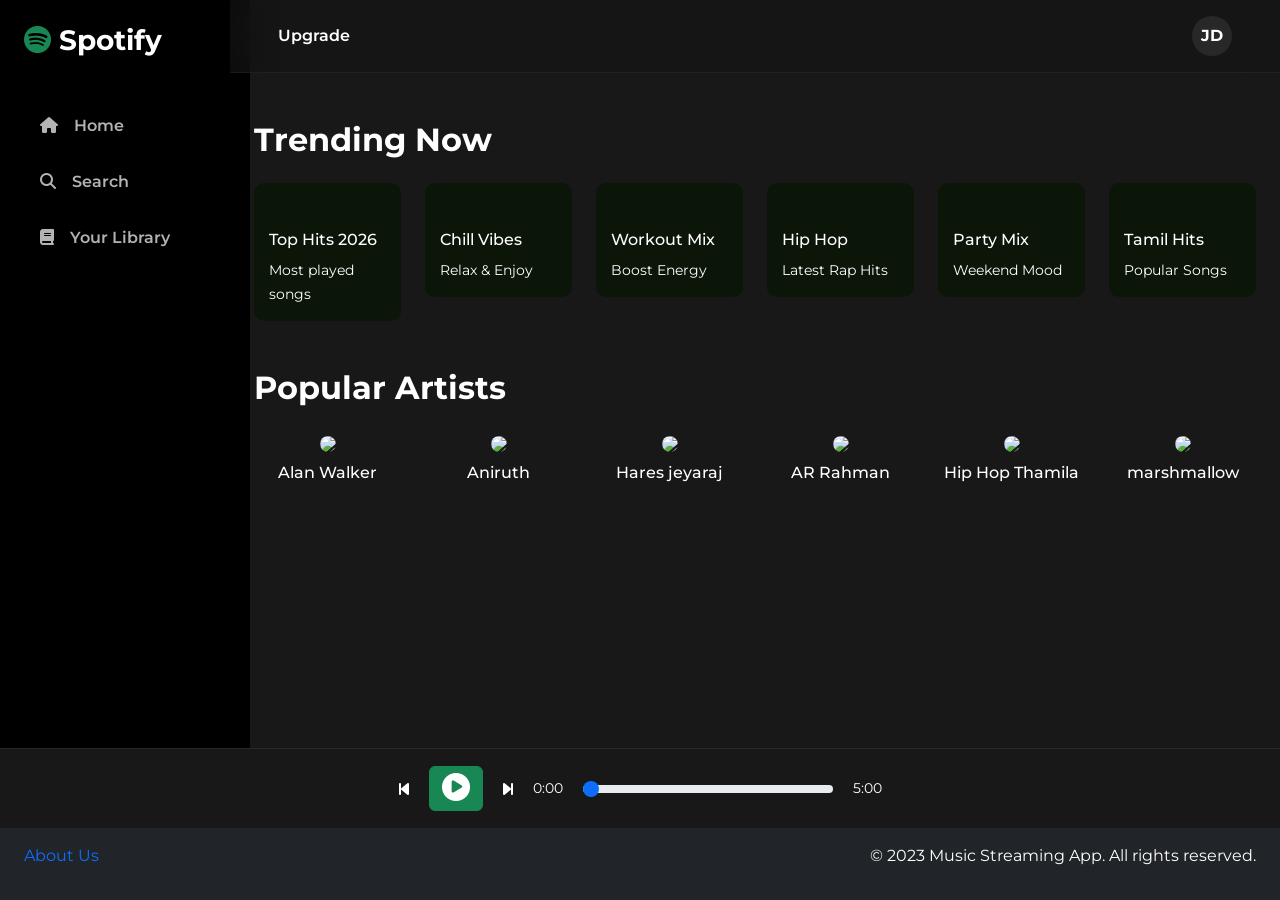
==== landing.html @ 290befe9 "landing and css filrs edited" ====
<!DOCTYPE html>
<html lang="en">
<head>
    <meta charset="UTF-8">
    <meta name="viewport" content="width=device-width, initial-scale=1.0">
    <title>Spotify Clone</title>

    <link rel="stylesheet" href="bootstrap-5.3.8-dist/css/bootstrap.min.css">

    <!-- Font Awesome -->
    <link rel="stylesheet"
        href="https://cdnjs.cloudflare.com/ajax/libs/font-awesome/6.5.2/css/all.min.css">

    <link rel="stylesheet" href="style.css">
</head>

<body>

<div class="container-fluid p-0">
    <div class="row g-0">

        <!-- Sidebar -->
        <aside class="sidebar p-4">

            <h3 class="text-white fw-bold mb-5">
                <i class="fa-brands fa-spotify text-success"></i>
                Spotify
            </h3>

            <nav class="nav flex-column gap-3">

                <a href="#home" class="nav-link fw-semibold">
                    <i class="fa-solid fa-house me-3"></i>Home
                </a>

                <a href="#search" class="nav-link fw-semibold">
                    <i class="fa-solid fa-magnifying-glass me-3"></i>Search
                </a>

                <a href="#library" class="nav-link fw-semibold">
                    <i class="fa-solid fa-book me-3"></i>Your Library
                </a>

            </nav>

        </aside>

        <!-- Main Content -->
        <main class="maincontent">

            <!-- Top Bar -->
            <header class="top-bar d-flex justify-content-between align-items-center px-5 py-3">

                    <a href="" class="upgrade">Upgrade</a>
                    <button class="profile rounded-circle">JD</button>
            </header>

            <!-- Hero Section -->
           <!-- Trending Music -->
<section class="container-fluid px-4 py-5">

    <h2 class="text-white fw-bold mb-4">Trending Now</h2>

    <div class="row g-4">

        <div class="col-6 col-md-4 col-lg-2">
            <div class="music-card">
                <img src="./assets/images/download (6).jfif" class="img-fluid rounded" alt="">
                <h6 class="mt-2 text-white">Top Hits 2026</h6>
                <small>Most played songs</small>
            </div>
        </div>

        <div class="col-6 col-md-4 col-lg-2">
            <div class="music-card">
                <img src="./assets/images/download (7).jfif" class="img-fluid rounded" alt="">
                <h6 class="mt-2 text-white">Chill Vibes</h6>
                <small>Relax & Enjoy</small>
            </div>
        </div>

        <div class="col-6 col-md-4 col-lg-2">
            <div class="music-card">
                <img src="./assets/images/download (8).jfif" class="img-fluid rounded" alt="">
                <h6 class="mt-2 text-white">Workout Mix</h6>
                <small>Boost Energy</small>
            </div>
        </div>

        <div class="col-6 col-md-4 col-lg-2">
            <div class="music-card">
                <img src="./assets/images/download (9).jfif" class="img-fluid rounded" alt="">
                <h6 class="mt-2 text-white">Hip Hop</h6>
                <small>Latest Rap Hits</small>
            </div>
        </div>

        <div class="col-6 col-md-4 col-lg-2">
            <div class="music-card">
                <img src="./assets/images/download (10).jfif" class="img-fluid rounded" alt="">
                <h6 class="mt-2 text-white">Party Mix</h6>
                <small>Weekend Mood</small>
            </div>
        </div>

        <div class="col-6 col-md-4 col-lg-2">
            <div class="music-card">
                <img src="./assets/images/download (11).jfif" class="img-fluid rounded" alt="">
                <h6 class="mt-2 text-white">Tamil Hits</h6>
                <small>Popular Songs</small>
            </div>
        </div>

    </div>
</section>

<!-- Popular Artists -->
<section class="container-fluid px-4 pb-5">

    <h2 class="text-white fw-bold mb-4">Popular Artists</h2>

    <div class="row g-4">

        <div class="col-4 col-md-3 col-lg-2 text-center">
            <img src="./assets/images/download.jfif" class="rounded-circle img-fluid">
            <h6 class="text-white mt-2">Alan Walker</h6>
        </div>

        <div class="col-4 col-md-3 col-lg-2 text-center">
            <img src="./assets/images/download (2).jfif" class="rounded-circle img-fluid">
            <h6 class="text-white mt-2">Aniruth</h6>
        </div>

        <div class="col-4 col-md-3 col-lg-2 text-center">
            <img src="./assets/images/download (3).jfif" class="rounded-circle img-fluid">
            <h6 class="text-white mt-2">Hares jeyaraj</h6>
        </div>

        <div class="col-4 col-md-3 col-lg-2 text-center">
            <img src="./assets/images/download (4).jfif" class="rounded-circle img-fluid">
            <h6 class="text-white mt-2">AR Rahman</h6>
        </div>

        <div class="col-4 col-md-3 col-lg-2 text-center">
            <img src="./assets/images/download (5).jfif" class="rounded-circle img-fluid">
            <h6 class="text-white mt-2">Hip Hop Thamila</h6>
        </div>

        <div class="col-4 col-md-3 col-lg-2 text-center">
            <img src="./assets/images/download (1).jfif" class="rounded-circle img-fluid">
            <h6 class="text-white mt-2">marshmallow</h6>
        </div>

    </div>

</section>


        </main>

    </div>
</div>

<!-- Music Player -->
<div class="fixed-bottom">
    <div class="player">

    <i class="fa-solid fa-backward-step"></i>

    <button type="button"
        class="btn btn-success"
        onclick="document.getElementById('clickSound').play()">

        <i class="fa-solid fa-circle-play fs-3"></i>

    </button>

    <i class="fa-solid fa-forward-step"></i>

    <small id="currentTime">0:00</small>

    <input
        type="range"
        id="progress"
        value="0"
        min="0"
        max="100"
        class="form-range progress-slider">

    <small id="duration">5:00</small>

    <audio id="clickSound">
        <source src="./assets/audio/Innisai.mp3" type="audio/mpeg">
    </audio>
    </div>
    <footer class="d-flex flex-row justify-content-between align-items-center px-4 py-3 bg-dark text-white">
        <p><a href="https://newsroom.spotify.com/company-info/" class="text-decoration-none">About Us</a></p>
        <p>&copy; 2023 Music Streaming App. All rights reserved.</p>
    </footer>

</div>



<script src="bootstrap-5.3.8-dist/js/bootstrap.bundle.min.js"></script>

</body>
</html>
---- style.css ----
@import url('https://fonts.googleapis.com/css2?family=Montserrat:wght@400;500;600;700&display=swap');

*{
    margin:0;
    padding:0;
    box-sizing:border-box;
}

html{
    scroll-behavior:smooth;
}

body{
    font-family:'Montserrat',sans-serif;
    background:linear-gradient(
        194deg,
        rgba(30,34,79,1) 0%,
        rgba(4,0,54,1) 12%,
        rgba(33,33,33,1) 100%
    );
    overflow:hidden;
}

/* Sidebar */

.sidebar{
    width:230px;
    height:100vh;
    background:#000;
    position:fixed;
    left:0;
    top:0;
}

.nav-link{
    color:#a8a8a8;
    text-decoration:none;
}

.nav-link:hover{
    color:#fff;
}

/* Main Content */

.maincontent{
    margin-left:230px;
    height:100vh;
    overflow-y:auto;
    color:#fff;
    padding-bottom:100px;
}

/* Top Bar */

.top-bar{
    position:sticky;
    top:0;
    z-index:1000;

    background:rgba(20,20,20,.6);

    backdrop-filter:blur(20px);
    -webkit-backdrop-filter:blur(20px);

    border-bottom:1px solid rgba(255,255,255,.05);
}

/* Buttons */

.nav-btn{
    width:35px;
    height:35px;
    border:none;
    background:#000;
    color:white;
}

.profile{
    width:40px;
    height:40px;
    border:none;
    background:#282828;
    color:white;
    font-weight:bold;
}

.upgrade{
    color:white;
    text-decoration:none;
    font-weight:600;
}

.upgrade:hover{
    color:#1DB954;
}

/* Hero */

.hero-section{
    padding:60px 40px;
}

.hero-section p{
    max-width:600px;
}

/* Sections */
body{
    background:#121212;
    color:white;
    overflow-x:hidden;
}

.sidebar{
    width:250px;
    min-height:100vh;
    background:#000;
}

.maincontent{
    flex:1;
    background:#181818;
    min-height:100vh;
}

.hero-section{
    padding:80px 40px;
    background:linear-gradient(
        135deg,
        #1db954,
        #121212
    );
}

.nav-link{
    color:#b3b3b3;
}

.nav-link:hover{
    color:white;
}

.music-card{
    background:#0b1609;
    padding:15px;
    border-radius:10px;
    transition:0.3s;
}

.music-card:hover{
    background:#2a2a2a;
    transform:translateY(-5px);
}

.player{
    background:#000;
    color:white;
    display:flex;
    align-items:center;
    justify-content:center;
    gap:15px;
    padding:10px 20px;
}

.progress-slider{
    width:250px;
}

/* Mobile Responsive */
@media(max-width:768px){

    .sidebar{
        width:100%;
        min-height:auto;
        padding:15px;
    }

    .row.g-0{
        flex-direction:column;
    }

    .hero-section{
        padding:50px 20px;
        text-align:center;
    }

    .hero-section h1{
        font-size:2rem;
    }

    .player{
        flex-wrap:wrap;
        gap:10px;
        padding:15px;
    }

    .progress-slider{
        width:100%;
    }

    .top-bar{
        padding:1px !important;
    }
}



/* Player */

.player{
    height:80px;
    background:#181818;
    border-top:1px solid #282828;

    display:flex;
    justify-content:center;
    align-items:center;
    gap:20px;

    color:white;
}

.progress-slider{
    width:250px !important;
}

/* Mobile */

@media(max-width:768px){

    body{
        overflow:auto;
    }

    .sidebar{
        position:relative;
        width:100%;
        height:auto;
    }

    .maincontent{
        margin-left:0;
    }

    .player{
        flex-wrap:wrap;
        height:auto;
        padding:10px;
    }

    .progress-slider{
        width:150px !important;
    }

    .hero-section{
        padding:30px 20px;
    }

    section{
        padding:30px 20px;
    }
}
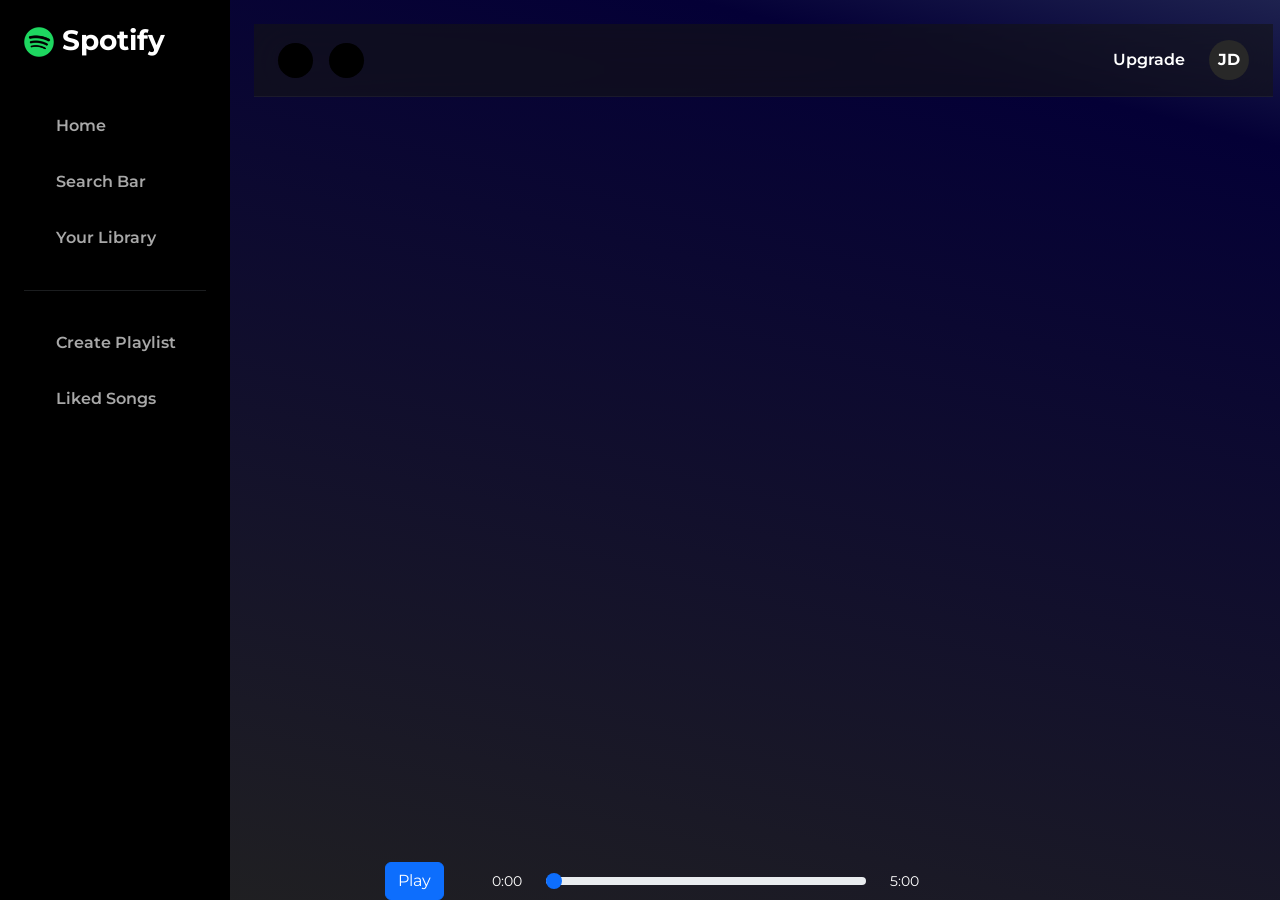
==== commit 5d9989e5: "Merge branch 'main' into search" ====
--- a/landing.html
+++ b/landing.html
@@ -1,208 +1,102 @@
 <!DOCTYPE html>
 <html lang="en">
+
 <head>
     <meta charset="UTF-8">
     <meta name="viewport" content="width=device-width, initial-scale=1.0">
-    <title>Spotify Clone</title>
-
+    <title>Document</title>
     <link rel="stylesheet" href="bootstrap-5.3.8-dist/css/bootstrap.min.css">
-
-    <!-- Font Awesome -->
-    <link rel="stylesheet"
-        href="https://cdnjs.cloudflare.com/ajax/libs/font-awesome/6.5.2/css/all.min.css">
-
     <link rel="stylesheet" href="style.css">
 </head>
 
 <body>
+    <!-- Main container -->
+    <div class="container-fluid p-0">
+        <div class="row g-0">
+            <!-- Sidebar -->
+            <aside class="sidebar col-2 p-4">
+                <h3 class="text-white fw-bold mb-5">
+                    <i class="fa-brands fa-spotify text-success"></i>
+                    <img src="./assets/images/Spotify_Primary_Logo_RGB_Green.png" alt="spotify logo"
+                        style="height: 30px; width:30px;">
+                    Spotify
+                </h3>
 
-<div class="container-fluid p-0">
-    <div class="row g-0">
+                <nav class="nav flex-column gap-3">
+                    <a href="" class="nav-link fw-semibold">
+                        <i class="fa-solid fa-house me-3"></i>Home
+                    </a>
+                    <a href="" class="nav-link fw-semibold">
+                        <i class="fa-solid fa-magnifying-glass me-3"></i>Search Bar
+                    </a>
+                    <a href="" class="nav-link fw-semibold">
+                        <i class="fa-solid fa-book me-3"></i>Your Library
+                    </a>
 
-        <!-- Sidebar -->
-        <aside class="sidebar p-4">
+                    <hr class="text-secondary">
 
-            <h3 class="text-white fw-bold mb-5">
-                <i class="fa-brands fa-spotify text-success"></i>
-                Spotify
-            </h3>
+                    <a href="#playlist" class="nav-link fw-semibold">
+                        <i class="fa-solid fa-square-plus me-3"></i>Create Playlist
+                    </a>
+                    <a href="#liked" class="nav-link fw-semibold">
+                        <i class="fa-solid fa-heart me-3"></i>Liked Songs
+                    </a>
+                </nav>
+            </aside>
 
-            <nav class="nav flex-column gap-3">
+            <!-- Main content -->
+            <main class="maincontent col-10 p-4">
+                <!-- Top navigation bar -->
+                <header class="top-bar d-flex justify-content-between align-items-center px-4 py-3">
+                    <div class="d-flex gap-3">
+                        <button class="nav-btn rounded-circle">
+                            <i class="fa-solid fa-chevron-left"></i>
+                        </button>
+                        <button class="nav-btn rounded-circle">
+                            <i class="fa-solid fa-chevron-right"></i>
+                        </button>
+                    </div>
 
-                <a href="#home" class="nav-link fw-semibold">
-                    <i class="fa-solid fa-house me-3"></i>Home
-                </a>
+                    <div class="d-flex align-items-center gap-4">
+                        <a href="" class="upgrade" style="text-decoration: none;">Upgrade</a>
+                        <button class="profile rounded-circle">JD</button>
+                    </div>
+                </header>
 
-                <a href="#search" class="nav-link fw-semibold">
-                    <i class="fa-solid fa-magnifying-glass me-3"></i>Search
-                </a>
+                
 
-                <a href="#library" class="nav-link fw-semibold">
-                    <i class="fa-solid fa-book me-3"></i>Your Library
-                </a>
-
-            </nav>
-
-        </aside>
-
-        <!-- Main Content -->
-        <main class="maincontent">
-
-            <!-- Top Bar -->
-            <header class="top-bar d-flex justify-content-between align-items-center px-5 py-3">
-
-                    <a href="" class="upgrade">Upgrade</a>
-                    <button class="profile rounded-circle">JD</button>
-            </header>
-
-            <!-- Hero Section -->
-           <!-- Trending Music -->
-<section class="container-fluid px-4 py-5">
-
-    <h2 class="text-white fw-bold mb-4">Trending Now</h2>
-
-    <div class="row g-4">
-
-        <div class="col-6 col-md-4 col-lg-2">
-            <div class="music-card">
-                <img src="./assets/images/download (6).jfif" class="img-fluid rounded" alt="">
-                <h6 class="mt-2 text-white">Top Hits 2026</h6>
-                <small>Most played songs</small>
-            </div>
+            </main>
         </div>
-
-        <div class="col-6 col-md-4 col-lg-2">
-            <div class="music-card">
-                <img src="./assets/images/download (7).jfif" class="img-fluid rounded" alt="">
-                <h6 class="mt-2 text-white">Chill Vibes</h6>
-                <small>Relax & Enjoy</small>
-            </div>
-        </div>
-
-        <div class="col-6 col-md-4 col-lg-2">
-            <div class="music-card">
-                <img src="./assets/images/download (8).jfif" class="img-fluid rounded" alt="">
-                <h6 class="mt-2 text-white">Workout Mix</h6>
-                <small>Boost Energy</small>
-            </div>
-        </div>
-
-        <div class="col-6 col-md-4 col-lg-2">
-            <div class="music-card">
-                <img src="./assets/images/download (9).jfif" class="img-fluid rounded" alt="">
-                <h6 class="mt-2 text-white">Hip Hop</h6>
-                <small>Latest Rap Hits</small>
-            </div>
-        </div>
-
-        <div class="col-6 col-md-4 col-lg-2">
-            <div class="music-card">
-                <img src="./assets/images/download (10).jfif" class="img-fluid rounded" alt="">
-                <h6 class="mt-2 text-white">Party Mix</h6>
-                <small>Weekend Mood</small>
-            </div>
-        </div>
-
-        <div class="col-6 col-md-4 col-lg-2">
-            <div class="music-card">
-                <img src="./assets/images/download (11).jfif" class="img-fluid rounded" alt="">
-                <h6 class="mt-2 text-white">Tamil Hits</h6>
-                <small>Popular Songs</small>
-            </div>
-        </div>
-
-    </div>
-</section>
-
-<!-- Popular Artists -->
-<section class="container-fluid px-4 pb-5">
-
-    <h2 class="text-white fw-bold mb-4">Popular Artists</h2>
-
-    <div class="row g-4">
-
-        <div class="col-4 col-md-3 col-lg-2 text-center">
-            <img src="./assets/images/download.jfif" class="rounded-circle img-fluid">
-            <h6 class="text-white mt-2">Alan Walker</h6>
-        </div>
-
-        <div class="col-4 col-md-3 col-lg-2 text-center">
-            <img src="./assets/images/download (2).jfif" class="rounded-circle img-fluid">
-            <h6 class="text-white mt-2">Aniruth</h6>
-        </div>
-
-        <div class="col-4 col-md-3 col-lg-2 text-center">
-            <img src="./assets/images/download (3).jfif" class="rounded-circle img-fluid">
-            <h6 class="text-white mt-2">Hares jeyaraj</h6>
-        </div>
-
-        <div class="col-4 col-md-3 col-lg-2 text-center">
-            <img src="./assets/images/download (4).jfif" class="rounded-circle img-fluid">
-            <h6 class="text-white mt-2">AR Rahman</h6>
-        </div>
-
-        <div class="col-4 col-md-3 col-lg-2 text-center">
-            <img src="./assets/images/download (5).jfif" class="rounded-circle img-fluid">
-            <h6 class="text-white mt-2">Hip Hop Thamila</h6>
-        </div>
-
-        <div class="col-4 col-md-3 col-lg-2 text-center">
-            <img src="./assets/images/download (1).jfif" class="rounded-circle img-fluid">
-            <h6 class="text-white mt-2">marshmallow</h6>
-        </div>
-
     </div>
 
-</section>
+    <!-- Player bar -->
+    <div class="player fixed-bottom d-flex justify-content-center align-items-center gap-4 text-white">
+        <i class="fa-solid fa-backward-step"></i>
+        <button class="btn btn-primary" class="playbutton" onclick="document.getElementById('clickSound').play()">
+            <i class="fa-solid fa-circle-play fs-7"></i>Play
+        </button>
+        <i class="fa-solid fa-forward-step"></i>
 
+        <!-- Current Time -->
+        <small id="currentTime">0:00</small>
 
-        </main>
+        <!-- Progress Slider -->
+        <input type="range" id="progress" value="0" min="0" max="100" class="form-range w-25">
 
+        <!-- Duration -->
+        <small id="duration">5:00</small>
+
+        <!-- Audio Element -->
+        <audio id="clickSound">
+            <source src="./assets/audio/Innisai.mp3" type="audio/mpeg">
+        </audio>
     </div>
-</div>
 
-<!-- Music Player -->
-<div class="fixed-bottom">
-    <div class="player">
-
-    <i class="fa-solid fa-backward-step"></i>
-
-    <button type="button"
-        class="btn btn-success"
-        onclick="document.getElementById('clickSound').play()">
-
-        <i class="fa-solid fa-circle-play fs-3"></i>
-
-    </button>
-
-    <i class="fa-solid fa-forward-step"></i>
-
-    <small id="currentTime">0:00</small>
-
-    <input
-        type="range"
-        id="progress"
-        value="0"
-        min="0"
-        max="100"
-        class="form-range progress-slider">
-
-    <small id="duration">5:00</small>
-
-    <audio id="clickSound">
-        <source src="./assets/audio/Innisai.mp3" type="audio/mpeg">
-    </audio>
-    </div>
-    <footer class="d-flex flex-row justify-content-between align-items-center px-4 py-3 bg-dark text-white">
-        <p><a href="https://newsroom.spotify.com/company-info/" class="text-decoration-none">About Us</a></p>
-        <p>&copy; 2023 Music Streaming App. All rights reserved.</p>
+    <!-- Footer -->
+    <footer>
     </footer>
 
-</div>
+    <script src="./bootstrap-5.3.8-dist/js/bootstrap.bundle.min.js"></script>
+</body>
 
-
-
-<script src="bootstrap-5.3.8-dist/js/bootstrap.bundle.min.js"></script>
-
-</body>
 </html>
--- a/style.css
+++ b/style.css
@@ -105,159 +105,3 @@
     max-width:600px;
 }
 
-/* Sections */
-body{
-    background:#121212;
-    color:white;
-    overflow-x:hidden;
-}
-
-.sidebar{
-    width:250px;
-    min-height:100vh;
-    background:#000;
-}
-
-.maincontent{
-    flex:1;
-    background:#181818;
-    min-height:100vh;
-}
-
-.hero-section{
-    padding:80px 40px;
-    background:linear-gradient(
-        135deg,
-        #1db954,
-        #121212
-    );
-}
-
-.nav-link{
-    color:#b3b3b3;
-}
-
-.nav-link:hover{
-    color:white;
-}
-
-.music-card{
-    background:#0b1609;
-    padding:15px;
-    border-radius:10px;
-    transition:0.3s;
-}
-
-.music-card:hover{
-    background:#2a2a2a;
-    transform:translateY(-5px);
-}
-
-.player{
-    background:#000;
-    color:white;
-    display:flex;
-    align-items:center;
-    justify-content:center;
-    gap:15px;
-    padding:10px 20px;
-}
-
-.progress-slider{
-    width:250px;
-}
-
-/* Mobile Responsive */
-@media(max-width:768px){
-
-    .sidebar{
-        width:100%;
-        min-height:auto;
-        padding:15px;
-    }
-
-    .row.g-0{
-        flex-direction:column;
-    }
-
-    .hero-section{
-        padding:50px 20px;
-        text-align:center;
-    }
-
-    .hero-section h1{
-        font-size:2rem;
-    }
-
-    .player{
-        flex-wrap:wrap;
-        gap:10px;
-        padding:15px;
-    }
-
-    .progress-slider{
-        width:100%;
-    }
-
-    .top-bar{
-        padding:1px !important;
-    }
-}
-
-
-
-/* Player */
-
-.player{
-    height:80px;
-    background:#181818;
-    border-top:1px solid #282828;
-
-    display:flex;
-    justify-content:center;
-    align-items:center;
-    gap:20px;
-
-    color:white;
-}
-
-.progress-slider{
-    width:250px !important;
-}
-
-/* Mobile */
-
-@media(max-width:768px){
-
-    body{
-        overflow:auto;
-    }
-
-    .sidebar{
-        position:relative;
-        width:100%;
-        height:auto;
-    }
-
-    .maincontent{
-        margin-left:0;
-    }
-
-    .player{
-        flex-wrap:wrap;
-        height:auto;
-        padding:10px;
-    }
-
-    .progress-slider{
-        width:150px !important;
-    }
-
-    .hero-section{
-        padding:30px 20px;
-    }
-
-    section{
-        padding:30px 20px;
-    }
-}
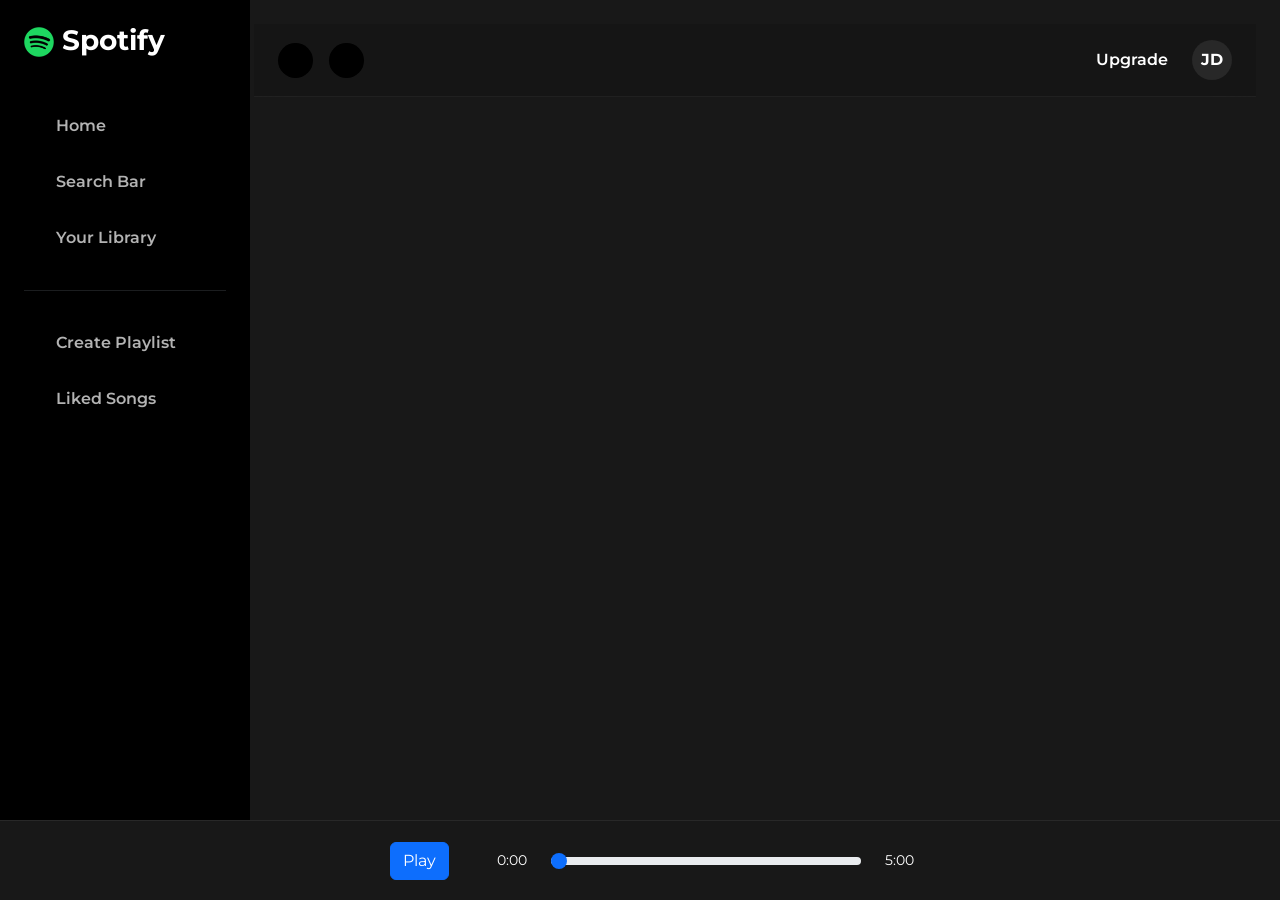
==== commit 5ebd902c: "final phase edited" ====
--- a/landing.html
+++ b/landing.html
@@ -4,7 +4,7 @@
 <head>
     <meta charset="UTF-8">
     <meta name="viewport" content="width=device-width, initial-scale=1.0">
-    <title>Document</title>
+    <title>Spotify Home</title>
     <link rel="stylesheet" href="bootstrap-5.3.8-dist/css/bootstrap.min.css">
     <link rel="stylesheet" href="style.css">
 </head>
@@ -23,22 +23,22 @@
                 </h3>
 
                 <nav class="nav flex-column gap-3">
-                    <a href="" class="nav-link fw-semibold">
+                    <a href="landing.html" class="nav-link fw-semibold">
                         <i class="fa-solid fa-house me-3"></i>Home
                     </a>
-                    <a href="" class="nav-link fw-semibold">
+                    <a href="search.html" class="nav-link fw-semibold">
                         <i class="fa-solid fa-magnifying-glass me-3"></i>Search Bar
                     </a>
-                    <a href="" class="nav-link fw-semibold">
+                    <a href="library.html" class="nav-link fw-semibold">
                         <i class="fa-solid fa-book me-3"></i>Your Library
                     </a>
 
                     <hr class="text-secondary">
 
-                    <a href="#playlist" class="nav-link fw-semibold">
+                    <a href="" class="nav-link fw-semibold">
                         <i class="fa-solid fa-square-plus me-3"></i>Create Playlist
                     </a>
-                    <a href="#liked" class="nav-link fw-semibold">
+                    <a href="" class="nav-link fw-semibold">
                         <i class="fa-solid fa-heart me-3"></i>Liked Songs
                     </a>
                 </nav>
--- a/style.css
+++ b/style.css
@@ -105,3 +105,159 @@
     max-width:600px;
 }
 
+/* Sections */
+body{
+    background:#121212;
+    color:white;
+    overflow-x:hidden;
+}
+
+.sidebar{
+    width:250px;
+    min-height:100vh;
+    background:#000;
+}
+
+.maincontent{
+    flex:1;
+    background:#181818;
+    min-height:100vh;
+}
+
+.hero-section{
+    padding:80px 40px;
+    background:linear-gradient(
+        135deg,
+        #1db954,
+        #121212
+    );
+}
+
+.nav-link{
+    color:#b3b3b3;
+}
+
+.nav-link:hover{
+    color:white;
+}
+
+.music-card{
+    background:#0b1609;
+    padding:15px;
+    border-radius:10px;
+    transition:0.3s;
+}
+
+.music-card:hover{
+    background:#2a2a2a;
+    transform:translateY(-5px);
+}
+
+.player{
+    background:#000;
+    color:white;
+    display:flex;
+    align-items:center;
+    justify-content:center;
+    gap:15px;
+    padding:10px 20px;
+}
+
+.progress-slider{
+    width:250px;
+}
+
+/* Mobile Responsive */
+@media(max-width:768px){
+
+    .sidebar{
+        width:100%;
+        min-height:auto;
+        padding:15px;
+    }
+
+    .row.g-0{
+        flex-direction:column;
+    }
+
+    .hero-section{
+        padding:50px 20px;
+        text-align:center;
+    }
+
+    .hero-section h1{
+        font-size:2rem;
+    }
+
+    .player{
+        flex-wrap:wrap;
+        gap:10px;
+        padding:15px;
+    }
+
+    .progress-slider{
+        width:100%;
+    }
+
+    .top-bar{
+        padding:1px !important;
+    }
+}
+
+
+
+/* Player */
+
+.player{
+    height:80px;
+    background:#181818;
+    border-top:1px solid #282828;
+
+    display:flex;
+    justify-content:center;
+    align-items:center;
+    gap:20px;
+
+    color:white;
+}
+
+.progress-slider{
+    width:250px !important;
+}
+
+/* Mobile */
+
+@media(max-width:768px){
+
+    body{
+        overflow:auto;
+    }
+
+    .sidebar{
+        position:relative;
+        width:100%;
+        height:auto;
+    }
+
+    .maincontent{
+        margin-left:0;
+    }
+
+    .player{
+        flex-wrap:wrap;
+        height:auto;
+        padding:10px;
+    }
+
+    .progress-slider{
+        width:150px !important;
+    }
+
+    .hero-section{
+        padding:30px 20px;
+    }
+
+    section{
+        padding:30px 20px;
+    }
+}
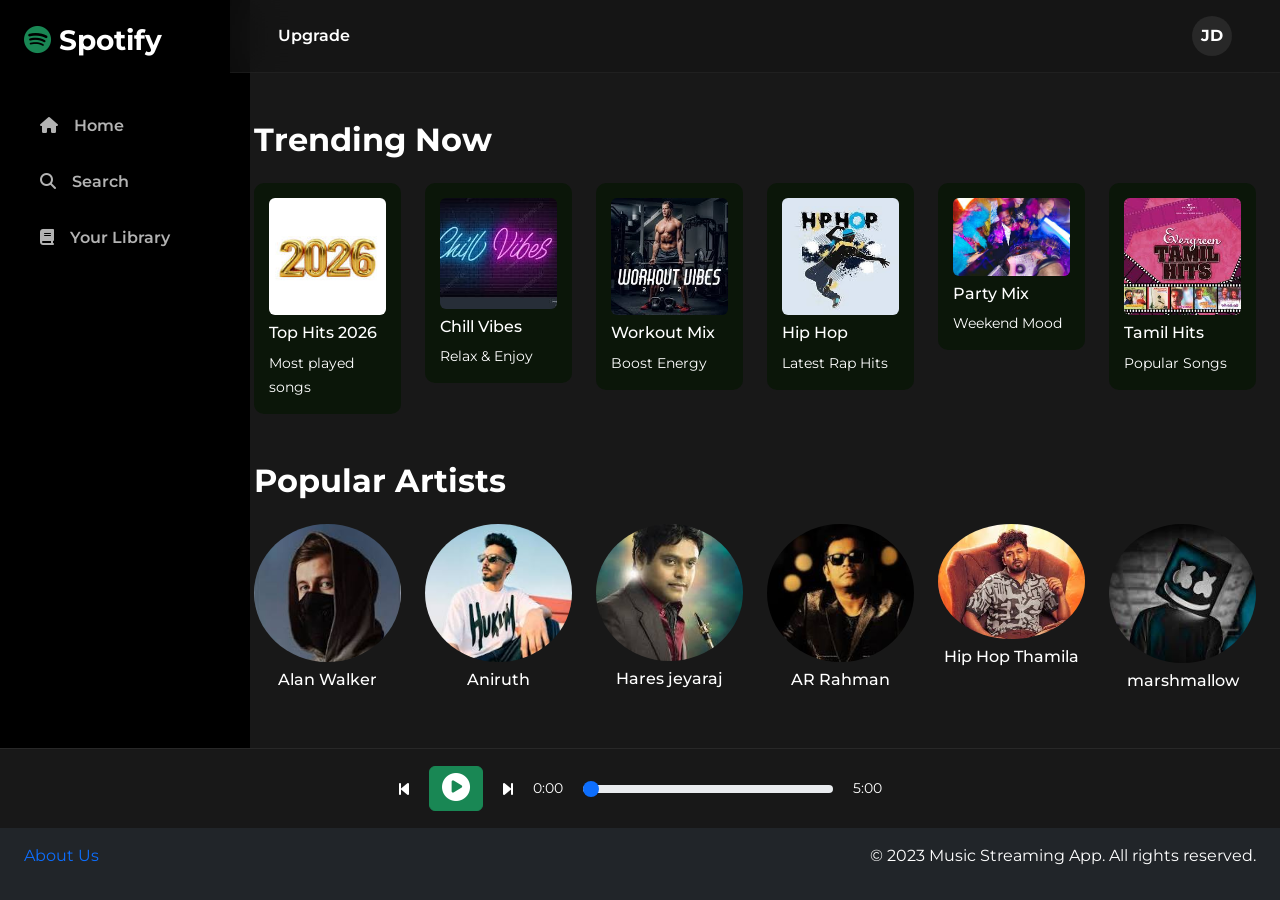
==== commit 86fe119a: "files added" ====
--- a/landing.html
+++ b/landing.html
@@ -1,102 +1,208 @@
 <!DOCTYPE html>
 <html lang="en">
-
 <head>
     <meta charset="UTF-8">
     <meta name="viewport" content="width=device-width, initial-scale=1.0">
-    <title>Spotify Home</title>
+    <title>Spotify Clone</title>
+
     <link rel="stylesheet" href="bootstrap-5.3.8-dist/css/bootstrap.min.css">
+
+    <!-- Font Awesome -->
+    <link rel="stylesheet"
+        href="https://cdnjs.cloudflare.com/ajax/libs/font-awesome/6.5.2/css/all.min.css">
+
     <link rel="stylesheet" href="style.css">
 </head>
 
 <body>
-    <!-- Main container -->
-    <div class="container-fluid p-0">
-        <div class="row g-0">
-            <!-- Sidebar -->
-            <aside class="sidebar col-2 p-4">
-                <h3 class="text-white fw-bold mb-5">
-                    <i class="fa-brands fa-spotify text-success"></i>
-                    <img src="./assets/images/Spotify_Primary_Logo_RGB_Green.png" alt="spotify logo"
-                        style="height: 30px; width:30px;">
-                    Spotify
-                </h3>
-
-                <nav class="nav flex-column gap-3">
-                    <a href="landing.html" class="nav-link fw-semibold">
-                        <i class="fa-solid fa-house me-3"></i>Home
-                    </a>
-                    <a href="search.html" class="nav-link fw-semibold">
-                        <i class="fa-solid fa-magnifying-glass me-3"></i>Search Bar
-                    </a>
-                    <a href="library.html" class="nav-link fw-semibold">
-                        <i class="fa-solid fa-book me-3"></i>Your Library
-                    </a>
-
-                    <hr class="text-secondary">
-
-                    <a href="" class="nav-link fw-semibold">
-                        <i class="fa-solid fa-square-plus me-3"></i>Create Playlist
-                    </a>
-                    <a href="" class="nav-link fw-semibold">
-                        <i class="fa-solid fa-heart me-3"></i>Liked Songs
-                    </a>
-                </nav>
-            </aside>
-
-            <!-- Main content -->
-            <main class="maincontent col-10 p-4">
-                <!-- Top navigation bar -->
-                <header class="top-bar d-flex justify-content-between align-items-center px-4 py-3">
-                    <div class="d-flex gap-3">
-                        <button class="nav-btn rounded-circle">
-                            <i class="fa-solid fa-chevron-left"></i>
-                        </button>
-                        <button class="nav-btn rounded-circle">
-                            <i class="fa-solid fa-chevron-right"></i>
-                        </button>
-                    </div>
-
-                    <div class="d-flex align-items-center gap-4">
-                        <a href="" class="upgrade" style="text-decoration: none;">Upgrade</a>
-                        <button class="profile rounded-circle">JD</button>
-                    </div>
-                </header>
-
-                
-
-            </main>
-        </div>
-    </div>
-
-    <!-- Player bar -->
-    <div class="player fixed-bottom d-flex justify-content-center align-items-center gap-4 text-white">
-        <i class="fa-solid fa-backward-step"></i>
-        <button class="btn btn-primary" class="playbutton" onclick="document.getElementById('clickSound').play()">
-            <i class="fa-solid fa-circle-play fs-7"></i>Play
-        </button>
-        <i class="fa-solid fa-forward-step"></i>
-
-        <!-- Current Time -->
-        <small id="currentTime">0:00</small>
-
-        <!-- Progress Slider -->
-        <input type="range" id="progress" value="0" min="0" max="100" class="form-range w-25">
-
-        <!-- Duration -->
-        <small id="duration">5:00</small>
-
-        <!-- Audio Element -->
-        <audio id="clickSound">
-            <source src="./assets/audio/Innisai.mp3" type="audio/mpeg">
-        </audio>
-    </div>
-
-    <!-- Footer -->
-    <footer>
+
+<div class="container-fluid p-0">
+    <div class="row g-0">
+
+        <!-- Sidebar -->
+        <aside class="sidebar p-4">
+
+            <h3 class="text-white fw-bold mb-5">
+                <i class="fa-brands fa-spotify text-success"></i>
+                Spotify
+            </h3>
+
+            <nav class="nav flex-column gap-3">
+
+                <a href="landing.html" class="nav-link fw-semibold">
+                    <i class="fa-solid fa-house me-3"></i>Home
+                </a>
+
+                <a href="search.html" class="nav-link fw-semibold">
+                    <i class="fa-solid fa-magnifying-glass me-3"></i>Search
+                </a>
+
+                <a href="library.html" class="nav-link fw-semibold">
+                    <i class="fa-solid fa-book me-3"></i>Your Library
+                </a>
+
+            </nav>
+
+        </aside>
+
+        <!-- Main Content -->
+        <main class="maincontent">
+
+            <!-- Top Bar -->
+            <header class="top-bar d-flex justify-content-between align-items-center px-5 py-3">
+
+                    <a href="premium.html" class="upgrade">Upgrade</a>
+                    <button class="profile rounded-circle">JD</button>
+            </header>
+
+            <!-- Hero Section -->
+           <!-- Trending Music -->
+<section class="container-fluid px-4 py-5">
+
+    <h2 class="text-white fw-bold mb-4">Trending Now</h2>
+
+    <div class="row g-4">
+
+        <div class="col-6 col-md-4 col-lg-2">
+            <div class="music-card">
+                <img src="./assets/images/download (6).jfif" class="img-fluid rounded" alt="">
+                <h6 class="mt-2 text-white">Top Hits 2026</h6>
+                <small>Most played songs</small>
+            </div>
+        </div>
+
+        <div class="col-6 col-md-4 col-lg-2">
+            <div class="music-card">
+                <img src="./assets/images/download (7).jfif" class="img-fluid rounded" alt="">
+                <h6 class="mt-2 text-white">Chill Vibes</h6>
+                <small>Relax & Enjoy</small>
+            </div>
+        </div>
+
+        <div class="col-6 col-md-4 col-lg-2">
+            <div class="music-card">
+                <img src="./assets/images/download (8).jfif" class="img-fluid rounded" alt="">
+                <h6 class="mt-2 text-white">Workout Mix</h6>
+                <small>Boost Energy</small>
+            </div>
+        </div>
+
+        <div class="col-6 col-md-4 col-lg-2">
+            <div class="music-card">
+                <img src="./assets/images/download (9).jfif" class="img-fluid rounded" alt="">
+                <h6 class="mt-2 text-white">Hip Hop</h6>
+                <small>Latest Rap Hits</small>
+            </div>
+        </div>
+
+        <div class="col-6 col-md-4 col-lg-2">
+            <div class="music-card">
+                <img src="./assets/images/download (10).jfif" class="img-fluid rounded" alt="">
+                <h6 class="mt-2 text-white">Party Mix</h6>
+                <small>Weekend Mood</small>
+            </div>
+        </div>
+
+        <div class="col-6 col-md-4 col-lg-2">
+            <div class="music-card">
+                <img src="./assets/images/download (11).jfif" class="img-fluid rounded" alt="">
+                <h6 class="mt-2 text-white">Tamil Hits</h6>
+                <small>Popular Songs</small>
+            </div>
+        </div>
+
+    </div>
+</section>
+
+<!-- Popular Artists -->
+<section class="container-fluid px-4 pb-5">
+
+    <h2 class="text-white fw-bold mb-4">Popular Artists</h2>
+
+    <div class="row g-4">
+
+        <div class="col-4 col-md-3 col-lg-2 text-center">
+            <img src="./assets/images/download.jfif" class="rounded-circle img-fluid">
+            <h6 class="text-white mt-2">Alan Walker</h6>
+        </div>
+
+        <div class="col-4 col-md-3 col-lg-2 text-center">
+            <img src="./assets/images/download (2).jfif" class="rounded-circle img-fluid">
+            <h6 class="text-white mt-2">Aniruth</h6>
+        </div>
+
+        <div class="col-4 col-md-3 col-lg-2 text-center">
+            <img src="./assets/images/download (3).jfif" class="rounded-circle img-fluid">
+            <h6 class="text-white mt-2">Hares jeyaraj</h6>
+        </div>
+
+        <div class="col-4 col-md-3 col-lg-2 text-center">
+            <img src="./assets/images/download (4).jfif" class="rounded-circle img-fluid">
+            <h6 class="text-white mt-2">AR Rahman</h6>
+        </div>
+
+        <div class="col-4 col-md-3 col-lg-2 text-center">
+            <img src="./assets/images/download (5).jfif" class="rounded-circle img-fluid">
+            <h6 class="text-white mt-2">Hip Hop Thamila</h6>
+        </div>
+
+        <div class="col-4 col-md-3 col-lg-2 text-center">
+            <img src="./assets/images/download (1).jfif" class="rounded-circle img-fluid">
+            <h6 class="text-white mt-2">marshmallow</h6>
+        </div>
+
+    </div>
+
+</section>
+
+
+        </main>
+
+    </div>
+</div>
+
+<!-- Music Player -->
+<div class="fixed-bottom">
+    <div class="player">
+
+    <i class="fa-solid fa-backward-step"></i>
+
+    <button type="button"
+        class="btn btn-success"
+        onclick="document.getElementById('clickSound').play()">
+
+        <i class="fa-solid fa-circle-play fs-3"></i>
+
+    </button>
+
+    <i class="fa-solid fa-forward-step"></i>
+
+    <small id="currentTime">0:00</small>
+
+    <input
+        type="range"
+        id="progress"
+        value="0"
+        min="0"
+        max="100"
+        class="form-range progress-slider">
+
+    <small id="duration">5:00</small>
+
+    <audio id="clickSound">
+        <source src="./assets/audio/Innisai.mp3" type="audio/mpeg">
+    </audio>
+    </div>
+    <footer class="d-flex flex-row justify-content-between align-items-center px-4 py-3 bg-dark text-white">
+        <p><a href="https://newsroom.spotify.com/company-info/" class="text-decoration-none">About Us</a></p>
+        <p>&copy; 2023 Music Streaming App. All rights reserved.</p>
     </footer>
 
-    <script src="./bootstrap-5.3.8-dist/js/bootstrap.bundle.min.js"></script>
+</div>
+
+
+
+<script src="bootstrap-5.3.8-dist/js/bootstrap.bundle.min.js"></script>
+
 </body>
-
 </html>
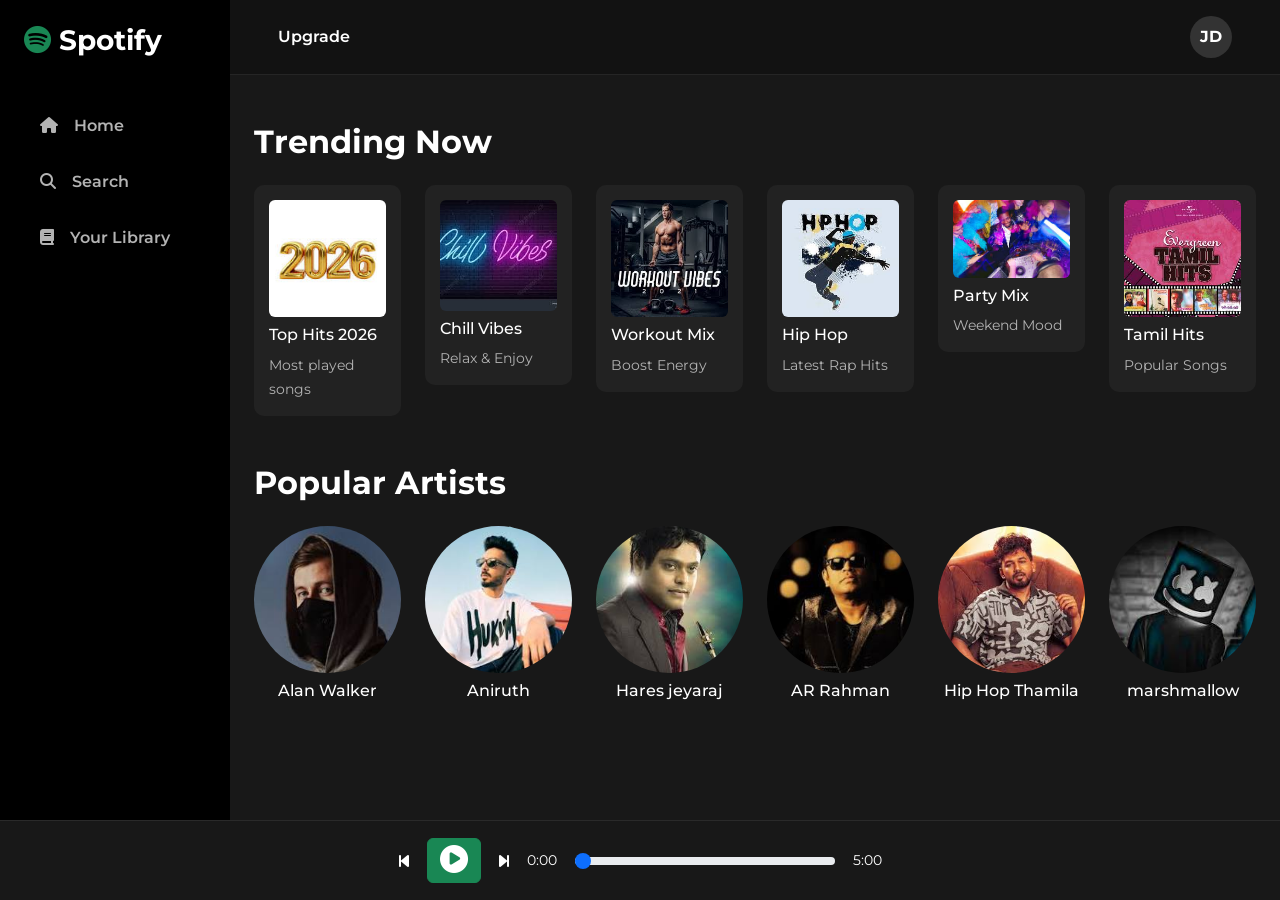
==== commit be8f1db3: "two files modified" ====
--- a/landing.html
+++ b/landing.html
@@ -193,10 +193,6 @@
         <source src="./assets/audio/Innisai.mp3" type="audio/mpeg">
     </audio>
     </div>
-    <footer class="d-flex flex-row justify-content-between align-items-center px-4 py-3 bg-dark text-white">
-        <p><a href="https://newsroom.spotify.com/company-info/" class="text-decoration-none">About Us</a></p>
-        <p>&copy; 2023 Music Streaming App. All rights reserved.</p>
-    </footer>
 
 </div>
 
--- a/style.css
+++ b/style.css
@@ -12,222 +12,220 @@
 
 body{
     font-family:'Montserrat',sans-serif;
-    background:linear-gradient(
-        194deg,
-        rgba(30,34,79,1) 0%,
-        rgba(4,0,54,1) 12%,
-        rgba(33,33,33,1) 100%
-    );
+    background:#121212;
+    color:#fff;
     overflow:hidden;
 }
 
-/* Sidebar */
+/* ==========================
+   Sidebar
+========================== */
 
 .sidebar{
+    position:fixed;
+    top:0;
+    left:0;
     width:230px;
     height:100vh;
     background:#000;
-    position:fixed;
-    left:0;
-    top:0;
+    padding:30px 20px;
+    z-index:1000;
 }
 
 .nav-link{
-    color:#a8a8a8;
-    text-decoration:none;
+    color:#b3b3b3;
+    transition:.3s;
 }
 
 .nav-link:hover{
     color:#fff;
 }
 
-/* Main Content */
+/* ==========================
+   Main Content
+========================== */
 
 .maincontent{
     margin-left:230px;
+    width:calc(100% - 230px);
     height:100vh;
     overflow-y:auto;
-    color:#fff;
+    overflow-x:hidden;
+    background:#181818;
     padding-bottom:100px;
 }
 
-/* Top Bar */
+/* ==========================
+   Top Bar
+========================== */
+
 
 .top-bar{
-    position:sticky;
-    top:0;
-    z-index:1000;
-
-    background:rgba(20,20,20,.6);
-
-    backdrop-filter:blur(20px);
-    -webkit-backdrop-filter:blur(20px);
-
-    border-bottom:1px solid rgba(255,255,255,.05);
-}
-
-/* Buttons */
+    position: sticky;
+    top: 0;
+    z-index: 1000;
+
+    display: flex;
+    justify-content: space-between; /* Pushes left and right apart */
+    align-items: center;
+
+    padding: 15px 30px;
+
+    background: rgba(18,18,18,.85);
+    backdrop-filter: blur(15px);
+    border-bottom: 1px solid rgba(255,255,255,.08);
+}
+
+.left-controls{
+    display: flex;
+    align-items: center;
+    gap: 10px;
+}
+
+.right-controls{
+    display: flex;
+    align-items: center;
+    gap: 15px;
+}
 
 .nav-btn{
-    width:35px;
-    height:35px;
+    width:40px;
+    height:40px;
     border:none;
+    border-radius:50%;
     background:#000;
-    color:white;
+    color:#fff;
+    cursor:pointer;
+    transition:.3s;
+}
+
+.nav-btn:hover{
+    background:#2a2a2a;
+}
+
+.upgrade{
+    color:#fff;
+    text-decoration:none;
+    font-weight:600;
+}
+
+.upgrade:hover{
+    color:#1DB954;
 }
 
 .profile{
     width:40px;
     height:40px;
     border:none;
-    background:#282828;
-    color:white;
+    border-radius:50%;
+    background:#333;
+    color:#fff;
     font-weight:bold;
-}
+    cursor:pointer;
+}
+
+/* ==========================
+   Buttons
+========================== */
 
 .upgrade{
-    color:white;
+    color:#fff;
     text-decoration:none;
     font-weight:600;
+    transition:.3s;
 }
 
 .upgrade:hover{
     color:#1DB954;
 }
 
-/* Hero */
-
-.hero-section{
-    padding:60px 40px;
-}
-
-.hero-section p{
-    max-width:600px;
-}
-
-/* Sections */
-body{
-    background:#121212;
-    color:white;
-    overflow-x:hidden;
-}
-
-.sidebar{
-    width:250px;
-    min-height:100vh;
-    background:#000;
-}
-
-.maincontent{
-    flex:1;
-    background:#181818;
-    min-height:100vh;
-}
-
-.hero-section{
-    padding:80px 40px;
-    background:linear-gradient(
-        135deg,
-        #1db954,
-        #121212
-    );
-}
-
-.nav-link{
-    color:#b3b3b3;
-}
-
-.nav-link:hover{
-    color:white;
-}
+.profile{
+    width:42px;
+    height:42px;
+    border:none;
+    border-radius:50%;
+    background:#333;
+    color:#fff;
+    font-weight:bold;
+}
+
+/* ==========================
+   Music Cards
+========================== */
 
 .music-card{
-    background:#0b1609;
+    background:#222;
     padding:15px;
     border-radius:10px;
-    transition:0.3s;
+    transition:.3s;
+    cursor:pointer;
+}
+
+.music-card img{
+    width:100%;
 }
 
 .music-card:hover{
-    background:#2a2a2a;
-    transform:translateY(-5px);
-}
-
-.player{
-    background:#000;
-    color:white;
-    display:flex;
-    align-items:center;
-    justify-content:center;
-    gap:15px;
-    padding:10px 20px;
-}
-
-.progress-slider{
-    width:250px;
-}
-
-/* Mobile Responsive */
-@media(max-width:768px){
-
-    .sidebar{
-        width:100%;
-        min-height:auto;
-        padding:15px;
-    }
-
-    .row.g-0{
-        flex-direction:column;
-    }
-
-    .hero-section{
-        padding:50px 20px;
-        text-align:center;
-    }
-
-    .hero-section h1{
-        font-size:2rem;
-    }
-
-    .player{
-        flex-wrap:wrap;
-        gap:10px;
-        padding:15px;
-    }
-
-    .progress-slider{
-        width:100%;
-    }
-
-    .top-bar{
-        padding:1px !important;
-    }
-}
-
-
-
-/* Player */
+    background:#2f2f2f;
+    transform:translateY(-6px);
+}
+
+.music-card small{
+    color:#b3b3b3;
+}
+
+/* ==========================
+   Artist Images
+========================== */
+
+section img.rounded-circle{
+    aspect-ratio:1;
+    object-fit:cover;
+}
+
+/* ==========================
+   Player
+========================== */
 
 .player{
     height:80px;
     background:#181818;
-    border-top:1px solid #282828;
+    border-top:1px solid #2a2a2a;
 
     display:flex;
     justify-content:center;
     align-items:center;
-    gap:20px;
-
-    color:white;
+    gap:18px;
+
+    color:#fff;
 }
 
 .progress-slider{
-    width:250px !important;
-}
-
-/* Mobile */
-
-@media(max-width:768px){
+    width:260px;
+}
+
+/* ==========================
+   Scrollbar
+========================== */
+
+::-webkit-scrollbar{
+    width:8px;
+}
+
+::-webkit-scrollbar-thumb{
+    background:#555;
+    border-radius:20px;
+}
+
+::-webkit-scrollbar-thumb:hover{
+    background:#777;
+}
+
+/* ==========================
+   Mobile
+========================== */
+
+@media (max-width:768px){
 
     body{
         overflow:auto;
@@ -241,23 +239,23 @@
 
     .maincontent{
         margin-left:0;
+        width:100%;
+        height:auto;
+    }
+
+    .top-bar{
+        position:sticky;
+        top:0;
+        padding:15px;
     }
 
     .player{
+        height:auto;
         flex-wrap:wrap;
-        height:auto;
-        padding:10px;
+        padding:15px;
     }
 
     .progress-slider{
-        width:150px !important;
-    }
-
-    .hero-section{
-        padding:30px 20px;
-    }
-
-    section{
-        padding:30px 20px;
+        width:100%;
     }
 }
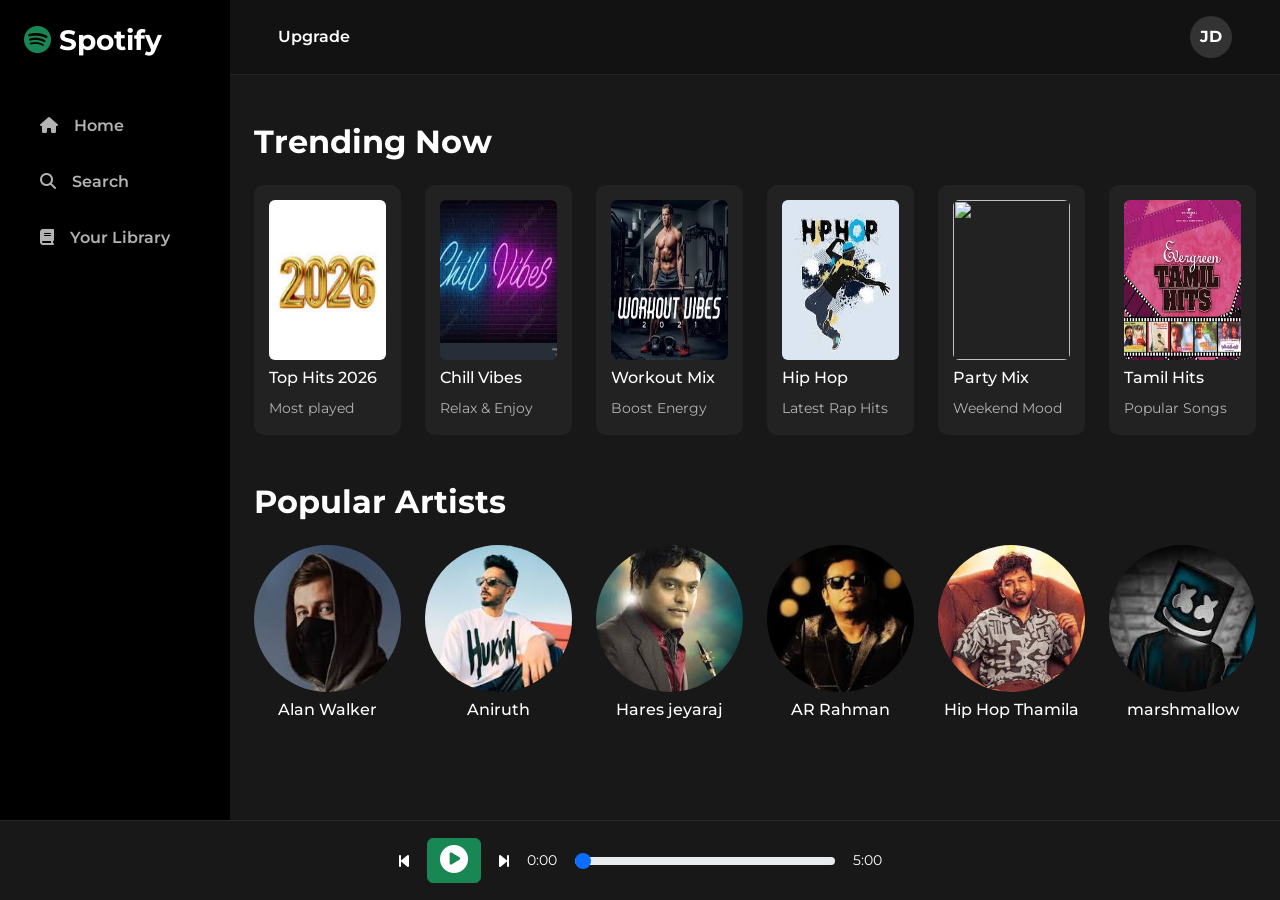
==== commit fcd8dd9e: "edited landing and css files" ====
--- a/landing.html
+++ b/landing.html
@@ -67,7 +67,7 @@
             <div class="music-card">
                 <img src="./assets/images/download (6).jfif" class="img-fluid rounded" alt="">
                 <h6 class="mt-2 text-white">Top Hits 2026</h6>
-                <small>Most played songs</small>
+                <small>Most played </small>
             </div>
         </div>
 
@@ -97,7 +97,7 @@
 
         <div class="col-6 col-md-4 col-lg-2">
             <div class="music-card">
-                <img src="./assets/images/download (10).jfif" class="img-fluid rounded" alt="">
+                <img src="./assets/images/download (10).jpg" class="img-fluid rounded" alt="">
                 <h6 class="mt-2 text-white">Party Mix</h6>
                 <small>Weekend Mood</small>
             </div>
--- a/style.css
+++ b/style.css
@@ -163,6 +163,7 @@
 
 .music-card img{
     width:100%;
+    height:10rem;
 }
 
 .music-card:hover{
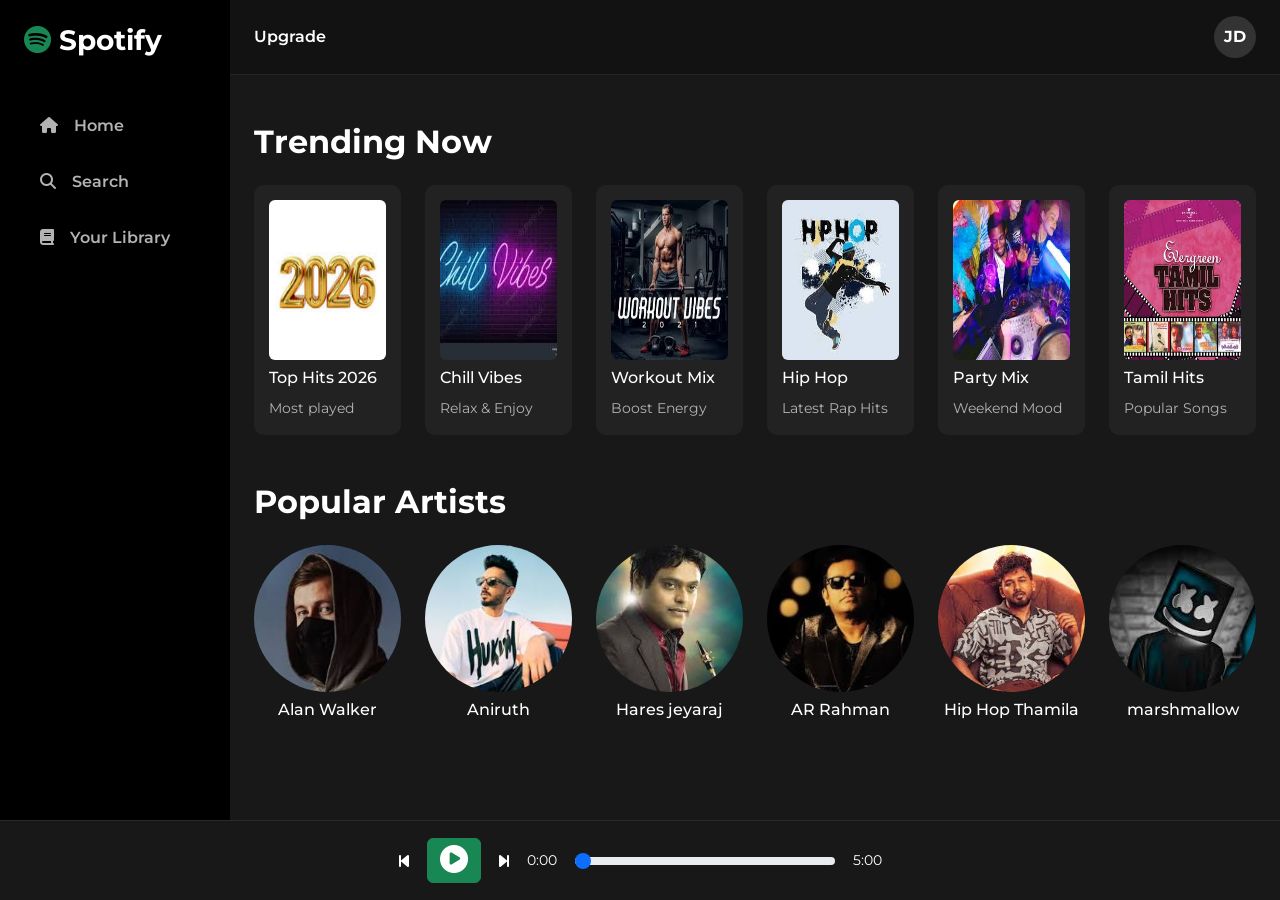
==== commit 21d83abf: "header edited" ====
--- a/landing.html
+++ b/landing.html
@@ -49,10 +49,9 @@
         <main class="maincontent">
 
             <!-- Top Bar -->
-            <header class="top-bar d-flex justify-content-between align-items-center px-5 py-3">
-
-                    <a href="premium.html" class="upgrade">Upgrade</a>
-                    <button class="profile rounded-circle">JD</button>
+             <header class="top-bar d-flex align-items-center justify-content-between px-4 py-3">
+                  <a href="upgrade.html" class="upgrade">Upgrade</a>
+                   <button class="profile rounded-circle">JD</button>
             </header>
 
             <!-- Hero Section -->
--- a/style.css
+++ b/style.css
@@ -65,10 +65,6 @@
     top: 0;
     z-index: 1000;
 
-    display: flex;
-    justify-content: space-between; /* Pushes left and right apart */
-    align-items: center;
-
     padding: 15px 30px;
 
     background: rgba(18,18,18,.85);
@@ -98,6 +94,9 @@
     cursor:pointer;
     transition:.3s;
 }
+.hero-section{
+    text-align: center;
+}
 
 .nav-btn:hover{
     background:#2a2a2a;
